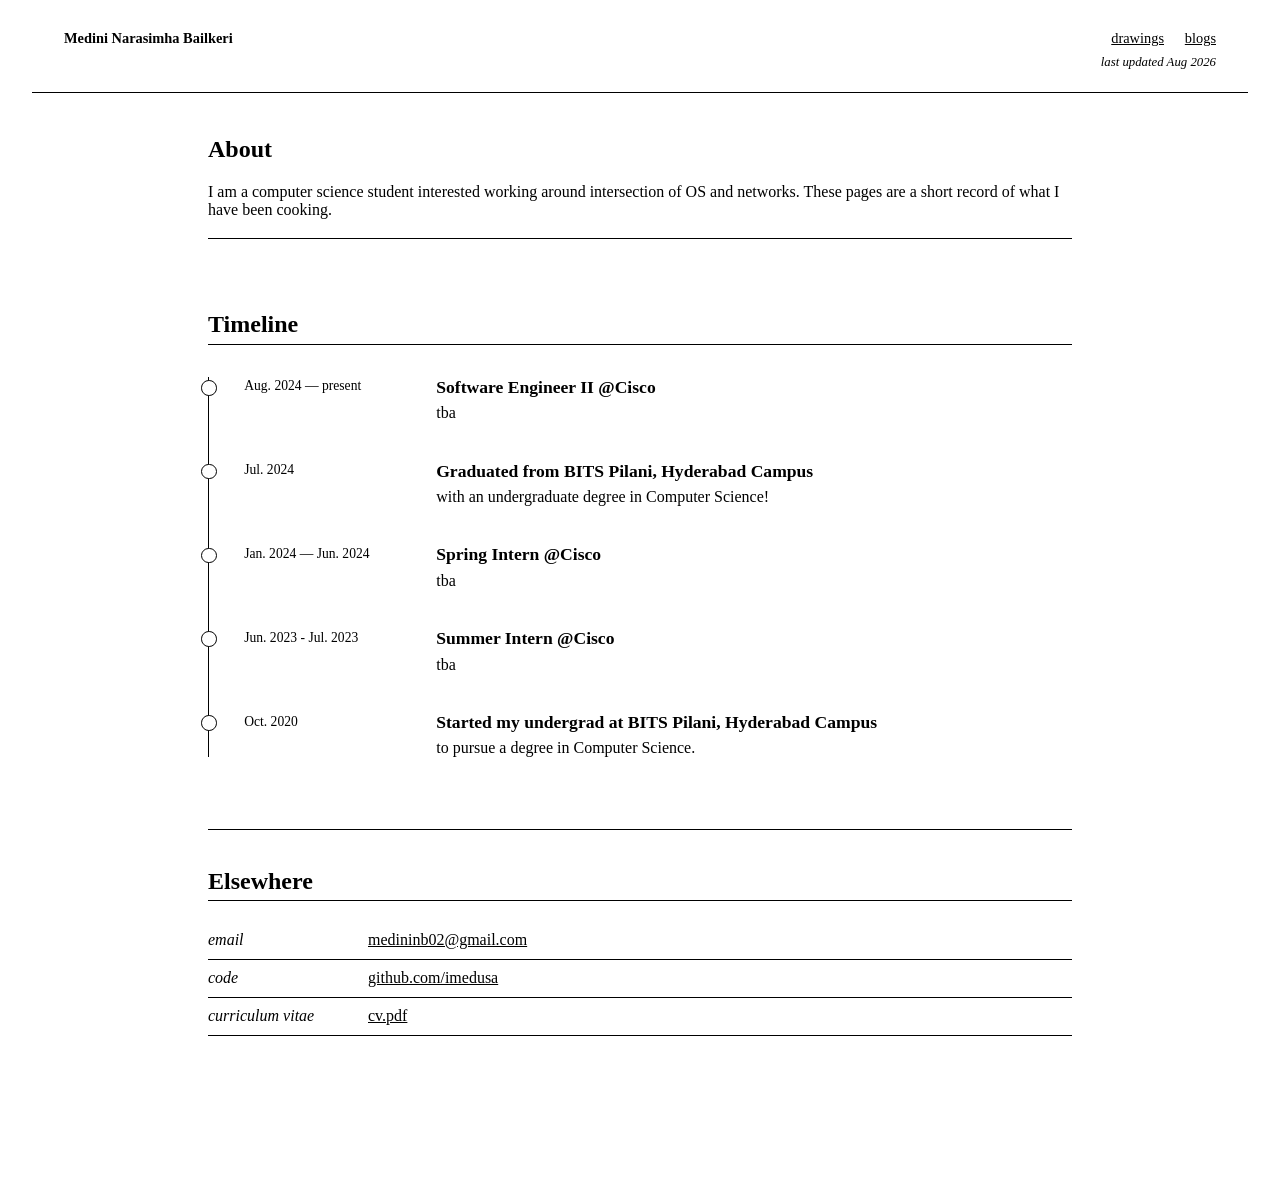
==== index.html @ 6337137f "aug 30 2026" ====
<!doctype html>
<html lang="en">
  <head>
    <meta charset="utf-8">
    <meta name="viewport" content="width=device-width, initial-scale=1">
    <meta name="description" content="The personal academic portfolio of Medini Narasimha Bailkeri.">
    <title>Medini Narasimha Bailkeri</title>
    <link rel="stylesheet" href="https://latex.vercel.app/style.css">
    <link rel="stylesheet" href="style.css">
  </head>
  <body class="text-justify">
    <div data-shared-header></div>

    <main>
      <article class="portfolio-document">
        <header class="document-header">
          <div class="abstract">
            <h2>About</h2>
            <p>
              I am a computer science student interested working around intersection of OS and networks. 
              These pages are a short record of what I have been cooking.
            </p>
          </div>
        </header>

        <section id="timeline" aria-labelledby="timeline-title">
          <h2 id="timeline-title">Timeline</h2>
          <ol class="timeline">
            <li>
              <div class="timeline-date">Aug. 2024 — present</div>
              <div class="timeline-entry">
                <h3>Software Engineer II @Cisco</h3>
                <p>
                    tba
                </p>
              </div>
            </li>
            <li>
              <div class="timeline-date">Jul. 2024</div>
              <div class="timeline-entry">
                <h3>Graduated from BITS Pilani, Hyderabad Campus</h3>
                <p>
                    with an undergraduate degree in Computer Science!
                </p>
              </div>
            </li>
            <li>
              <div class="timeline-date">Jan. 2024 — Jun. 2024</div>
              <div class="timeline-entry">
                <h3>Spring Intern @Cisco</h3>
                <p>
                    tba
                </p>
              </div>
            </li>
            <li>
              <div class="timeline-date">Jun. 2023 - Jul. 2023</div>
              <div class="timeline-entry">
                <h3>Summer Intern @Cisco</h3>
                <p>
                    tba
                </p>
              </div>
            </li>
            <li>
              <div class="timeline-date">Oct. 2020</div>
              <div class="timeline-entry">
                <h3>Started my undergrad at BITS Pilani, Hyderabad Campus</h3>
                <p>
                    to pursue a degree in Computer Science.
                </p>
              </div>
            </li>
          </ol>
        </section>

        <section class="afterword" aria-labelledby="elsewhere-title">
          <h2 id="elsewhere-title">Elsewhere</h2>
          <dl>
            <dt>email</dt>
            <dd><a href="mailto:medininb02@gmail.com">medininb02@gmail.com</a></dd>
            <dt>code</dt>
            <dd><a href="https://github.com/imedusa" rel="noreferrer">github.com/imedusa</a></dd>
            <!-- <dt>writing</dt>
            <dd><a href="blogs.html">blog archive</a></dd> -->
            <dt>curriculum vitae</dt>
            <dd><a href="#">cv.pdf</a></dd>
          </dl>
        </section>
      </article>
    </main>
    <script src="site.js"></script>
  </body>
</html>
---- style.css ----
/* Small, site-specific additions to LaTeX.css. The document itself stays plain HTML. */

:root {
  --black: #000;
  --white: #fff;
}

html {
  scroll-behavior: smooth;
}

body {
  background: var(--white);
  color: var(--black);
}

a,
a:visited,
a:hover,
a:active {
  color: var(--black);
}

a:hover {
  text-decoration-thickness: 2px;
}

.site-header,
.site-footer {
  border-color: var(--black);
  font-size: 0.9rem;
  margin: 0 auto;
  max-width: 72rem;
  padding: 1.4rem 2rem;
}

.site-header {
  border-bottom: 1px solid var(--black);
}

.site-header .last-updated {
  font-family: inherit;
  font-size: 0.8rem;
  font-style: italic;
  margin: 0.45rem 0 0;
  text-align: right;
}

.site-header nav,
.site-footer {
  align-items: baseline;
  display: flex;
  justify-content: space-between;
}

.site-name {
  font-weight: bold;
  text-decoration: none;
}

.site-nav-links {
  display: flex;
  gap: 1.3rem;
}

.site-nav-links a[aria-current="page"] {
  text-decoration: underline;
  text-decoration-thickness: 1px;
}

main {
  margin: 0 auto;
  max-width: 72rem;
  padding: 0 2rem;
}

.portfolio-document {
  margin: 0 auto;
  max-width: 54rem;
  padding: 1.5rem 0 5rem;
}

.document-header {
  margin-bottom: 4.5rem;
}

.portrait-sidebar {
  left: 2rem;
  position: absolute;
  top: 12rem;
}

.portrait-slot {
  aspect-ratio: 3 / 4;
  border: 1px solid var(--black);
  width: 10rem;
}

.portrait-slot img {
  display: block;
  height: 100%;
  object-fit: cover;
  width: 100%;
}

.last-updated {
  letter-spacing: normal;
}

.abstract {
  border-bottom: 1px solid var(--black);
  margin: 0;
  max-width: none;
  padding: 1.2rem 0;
  text-align: left;
}

.abstract p {
  text-align: left;
}

.abstract h2 {
  margin-top: 0;
}

.abstract p {
  margin-bottom: 0;
}

.portfolio-document h1,
.portfolio-document h2,
.portfolio-document h3,
.portfolio-document h4,
.portfolio-document h5,
.portfolio-document h6 {
  text-align: left;
}

section {
  margin-bottom: 4.5rem;
}

section > h2 {
  border-bottom: 1px solid var(--black);
  padding-bottom: 0.35rem;
}

.timeline {
  list-style: none;
  margin: 2rem 0 0;
  padding: 0;
}

.timeline li {
  border-left: 1px solid var(--black);
  display: grid;
  gap: 2rem;
  grid-template-columns: 10rem 1fr;
  padding: 0 0 2.4rem 2.2rem;
  position: relative;
}

.timeline li:last-child {
  padding-bottom: 0;
}

.timeline li::before {
  background: var(--white);
  border: 1px solid var(--black);
  border-radius: 50%;
  content: "";
  height: 0.85rem;
  left: -0.48rem;
  position: absolute;
  top: 0.2rem;
  width: 0.85rem;
}

.timeline-date {
  font-size: 0.85rem;
  padding-top: 0.1rem;
}

.timeline-entry h3 {
  font-size: 1.1rem;
  margin: 0 0 0.4rem;
}

.timeline-entry p {
  margin: 0;
}

.afterword {
  border-top: 1px solid var(--black);
  padding-top: 1.1rem;
}

.afterword dl {
  display: grid;
  grid-template-columns: 10rem 1fr;
  margin-bottom: 0;
}

.afterword dt,
.afterword dd {
  border-bottom: 1px solid var(--black);
  margin: 0;
  padding: 0.6rem 0;
}

.afterword dt {
  font-style: italic;
}

.site-footer {
  border-top: 1px solid var(--black);
  border-bottom: 0;
  margin-top: 0;
  padding-bottom: 2rem;
  padding-top: 1.4rem;
}

.drawings-document {
  padding-bottom: 3rem;
}

.drawing-list {
  display: flex;
  flex-direction: column;
  gap: 3.5rem;
}

.drawing-item {
  margin: 0;
}

.drawing-item img {
  display: block;
  height: auto;
  width: 100%;
}

.drawing-item figcaption {
  padding-top: 0.6rem;
}

.drawing-item figcaption::before {
  content: none;
}

.drawing-note {
  border-top: 1px solid var(--black);
  padding-top: 1.1rem;
}

.drawing-note p:last-child {
  margin-bottom: 0;
}

@media (max-width: 900px) {
  .portrait-sidebar {
    margin-top: 1.5rem;
    position: static;
  }
}

.blog-page-title {
  border-bottom: 1px solid var(--black);
  margin: 0 0 1.5rem;
  padding-bottom: 0.35rem;
}

.blog-list {
  margin: 0;
}

.blog-entry {
  border-top: 1px solid #d5d5d5;
  display: grid;
  gap: 2rem;
  grid-template-columns: 9rem 1fr;
  padding: 1rem 0 1.1rem;
}

.blog-entry:last-child {
  border-bottom: 1px solid #d5d5d5;
}

.blog-date {
  font-size: 0.8rem;
}

.blog-entry h3 {
  font-size: 1.1rem;
  margin: 0;
}

.blog-entry a {
  text-decoration: none;
}

.article-date {
  font-size: 0.8rem;
  font-style: italic;
  margin-bottom: 1rem;
}

@media (max-width: 640px) {
  .site-header,
  .site-footer,
  main {
    padding-left: 1rem;
    padding-right: 1rem;
  }

  .site-header nav,
  .site-footer {
    align-items: flex-start;
    flex-direction: column;
    gap: 0.8rem;
  }

  .site-nav-links {
    flex-wrap: wrap;
    gap: 0.5rem 1rem;
  }

  .portfolio-document {
    padding-top: 1.5rem;
  }

  .timeline li {
    display: block;
    padding-left: 1.7rem;
  }

  .timeline-date {
    margin-bottom: 0.5rem;
  }

  .afterword dl {
    grid-template-columns: 8rem 1fr;
  }

  .blog-entry {
    display: block;
  }

  .blog-date {
    display: block;
    margin-bottom: 0.45rem;
    text-align: left;
  }

}
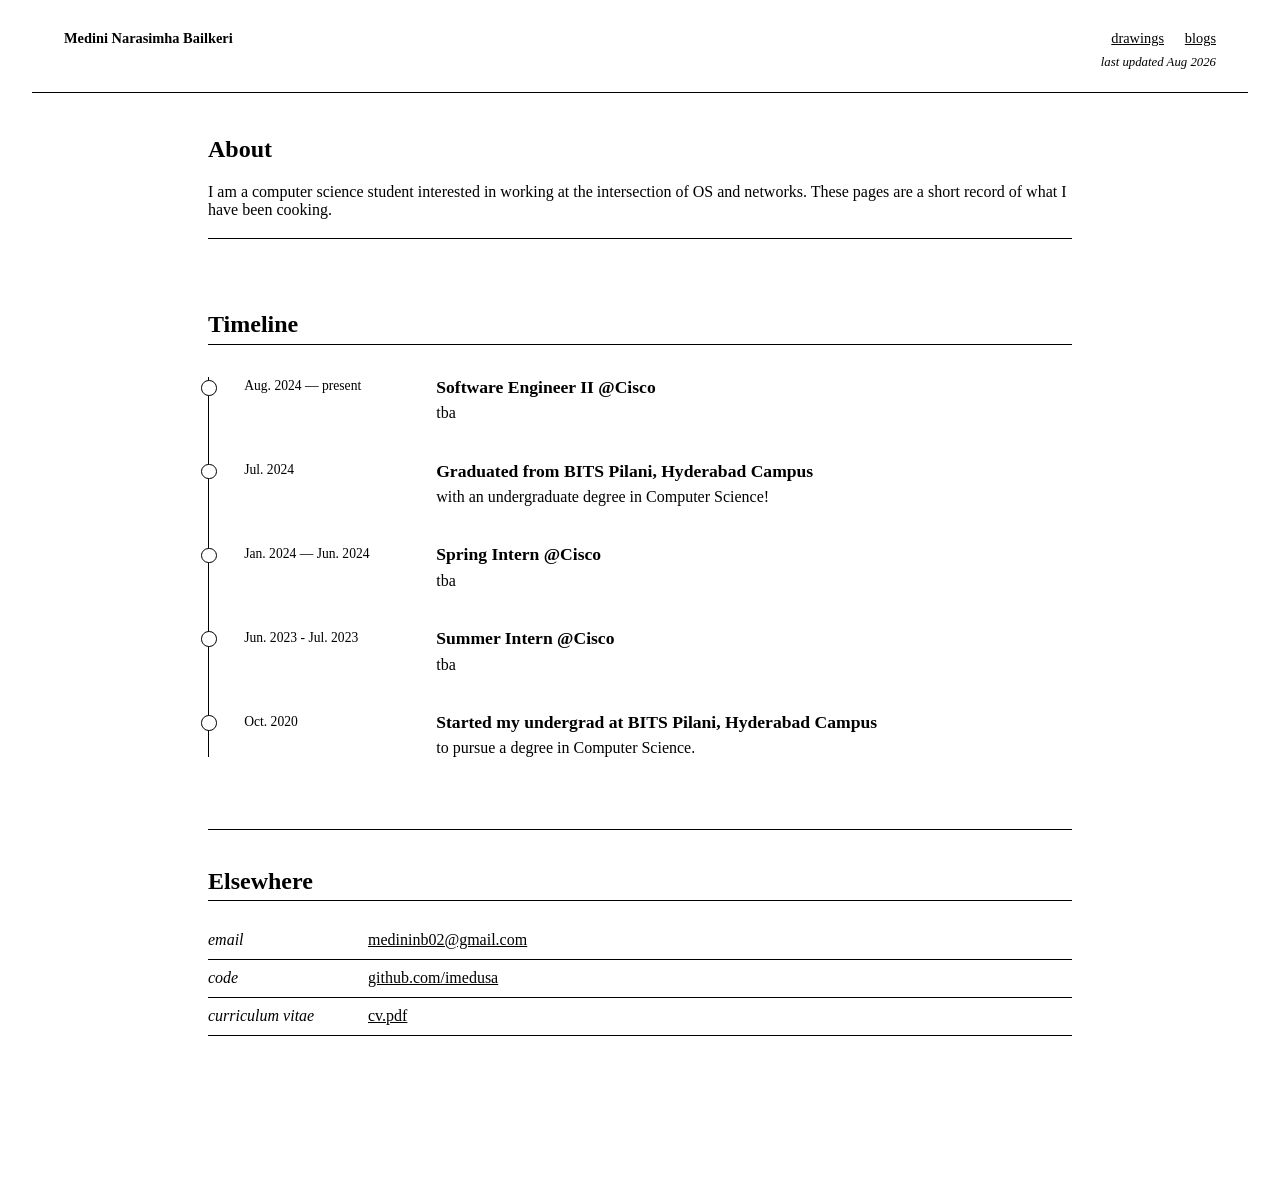
==== commit a40bd7b4: "css fixes" ====
--- a/index.html
+++ b/index.html
@@ -17,7 +17,7 @@
           <div class="abstract">
             <h2>About</h2>
             <p>
-              I am a computer science student interested working around intersection of OS and networks. 
+              I am a computer science student interested in working at the intersection of OS and networks.
               These pages are a short record of what I have been cooking.
             </p>
           </div>
@@ -81,8 +81,6 @@
             <dd><a href="mailto:medininb02@gmail.com">medininb02@gmail.com</a></dd>
             <dt>code</dt>
             <dd><a href="https://github.com/imedusa" rel="noreferrer">github.com/imedusa</a></dd>
-            <!-- <dt>writing</dt>
-            <dd><a href="blogs.html">blog archive</a></dd> -->
             <dt>curriculum vitae</dt>
             <dd><a href="#">cv.pdf</a></dd>
           </dl>
--- a/style.css
+++ b/style.css
@@ -12,6 +12,13 @@
 body {
   background: var(--white);
   color: var(--black);
+}
+
+body.blog-page {
+  box-sizing: border-box;
+  display: flex;
+  flex-direction: column;
+  min-height: 100vh;
 }
 
 a,
@@ -72,6 +79,17 @@
   margin: 0 auto;
   max-width: 72rem;
   padding: 0 2rem;
+}
+
+body.blog-page > .site-header,
+body.blog-page > main,
+body.blog-page > .site-footer {
+  box-sizing: border-box;
+  width: 100%;
+}
+
+body.blog-page > main {
+  flex: 1;
 }
 
 .portfolio-document {
@@ -282,6 +300,10 @@
   padding: 1rem 0 1.1rem;
 }
 
+.blog-entry:first-child {
+  border-top: 0;
+}
+
 .blog-entry:last-child {
   border-bottom: 1px solid #d5d5d5;
 }
@@ -303,6 +325,10 @@
   font-size: 0.8rem;
   font-style: italic;
   margin-bottom: 1rem;
+}
+
+.blog-feedback {
+  font-size: 0.9rem;
 }
 
 @media (max-width: 640px) {
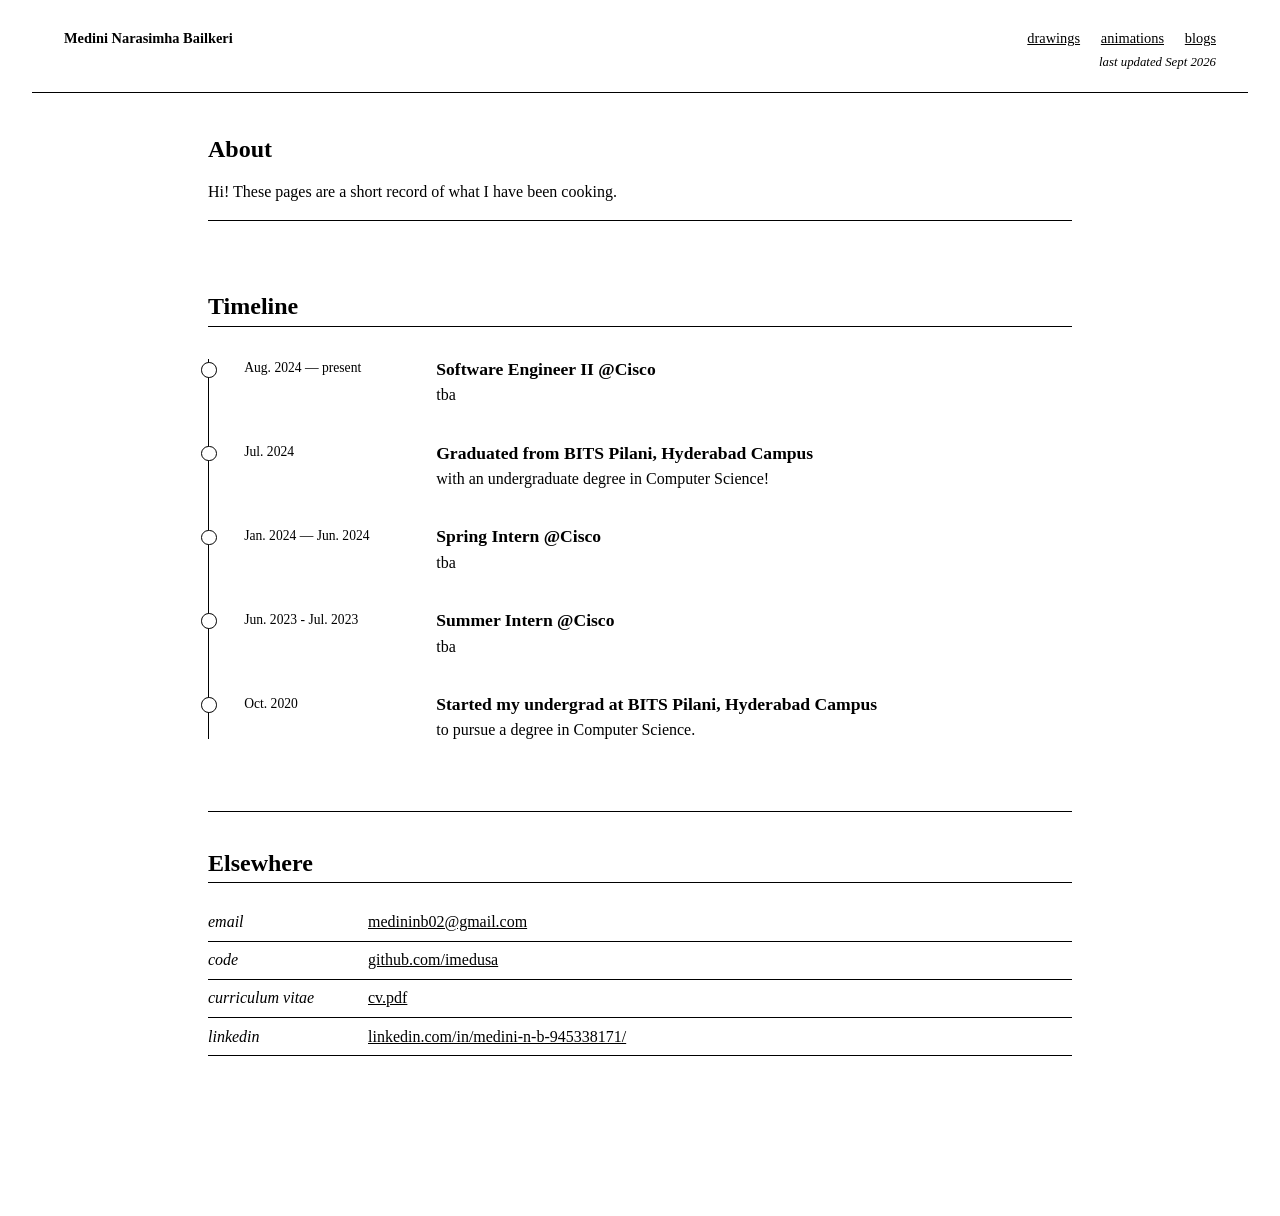
==== commit f9b8b5c6: "added drawings and animations" ====
--- a/index.html
+++ b/index.html
@@ -17,8 +17,7 @@
           <div class="abstract">
             <h2>About</h2>
             <p>
-              I am a computer science student interested in working at the intersection of OS and networks.
-              These pages are a short record of what I have been cooking.
+                Hi! These pages are a short record of what I have been cooking. 
             </p>
           </div>
         </header>
@@ -83,6 +82,8 @@
             <dd><a href="https://github.com/imedusa" rel="noreferrer">github.com/imedusa</a></dd>
             <dt>curriculum vitae</dt>
             <dd><a href="#">cv.pdf</a></dd>
+            <dt>linkedin</dt>
+            <dd><a href="https://www.linkedin.com/in/medini-n-b-945338171/" rel="noreferrer">linkedin.com/in/medini-n-b-945338171/</a></dd>
           </dl>
         </section>
       </article>
--- a/style.css
+++ b/style.css
@@ -252,9 +252,11 @@
   margin: 0;
 }
 
-.drawing-item img {
+.drawing-item img,
+.drawing-item video {
   display: block;
   height: auto;
+  max-width: 100%;
   width: 100%;
 }
 
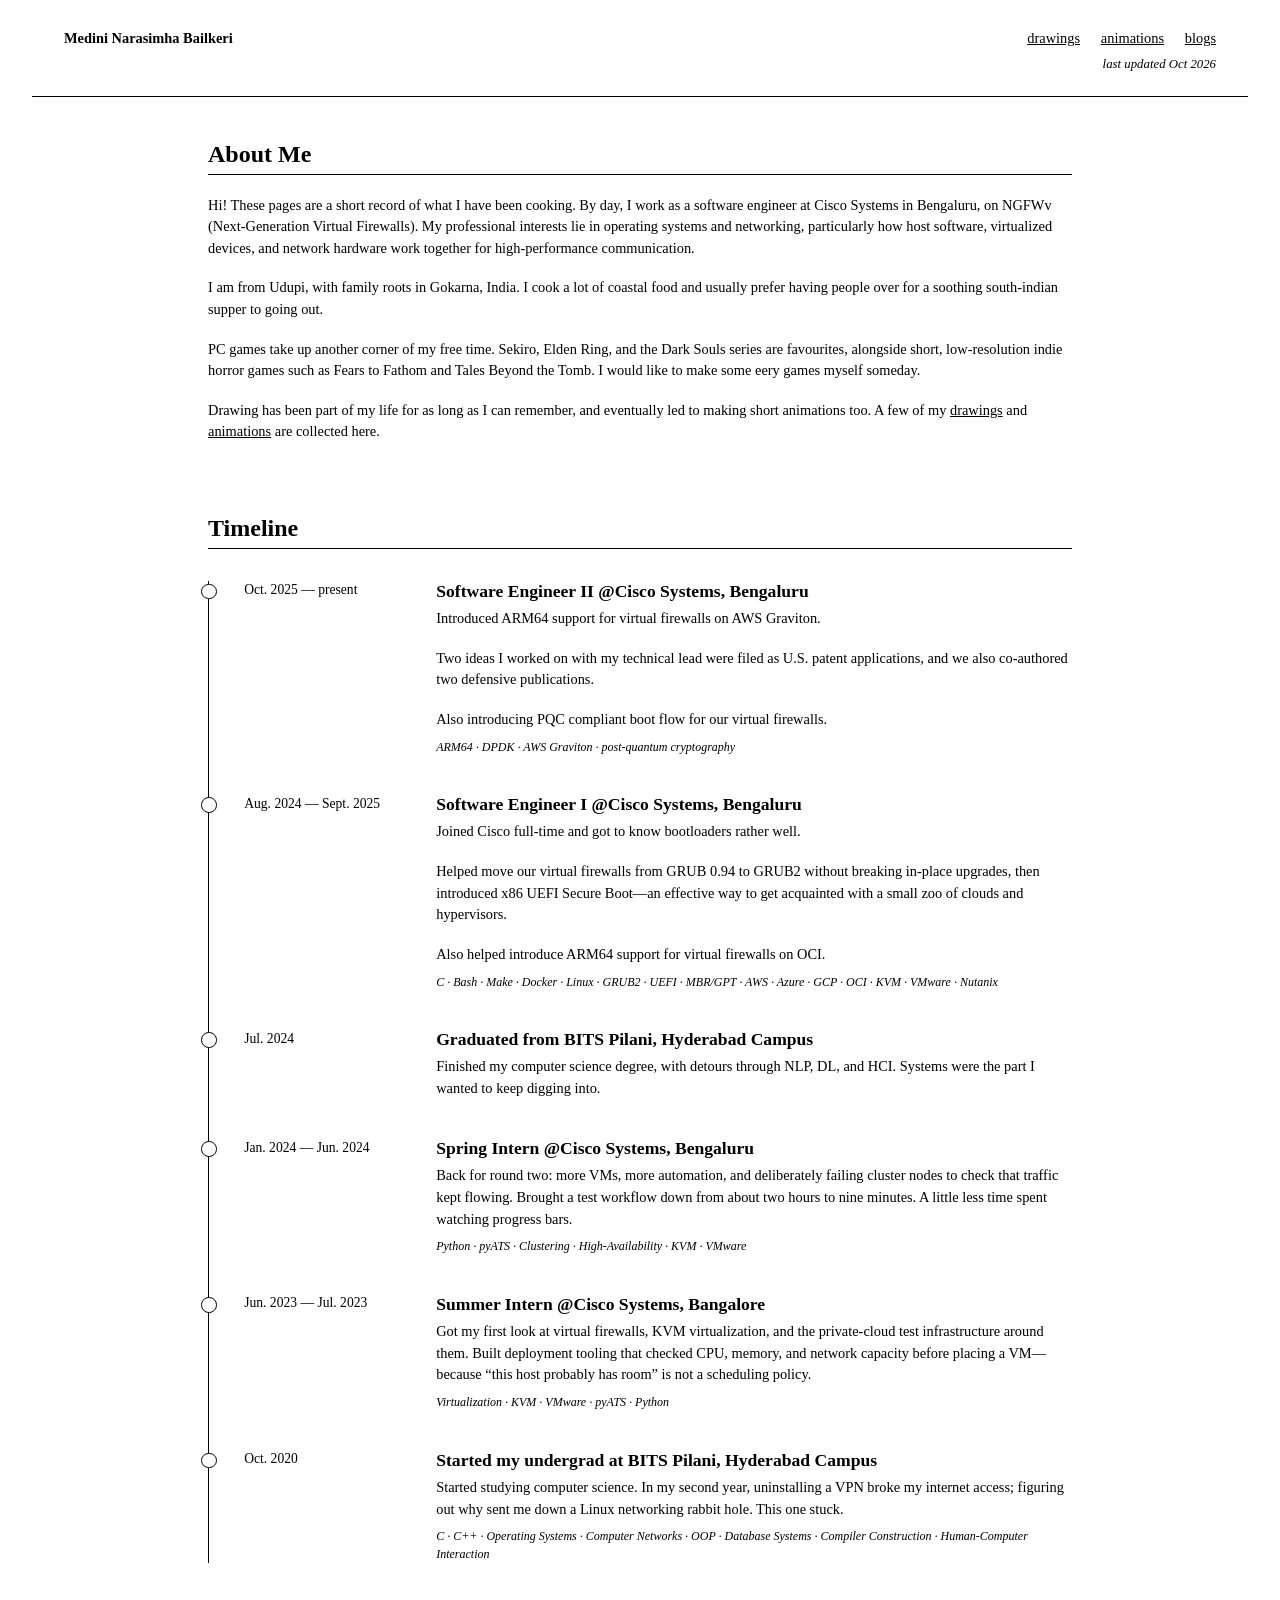
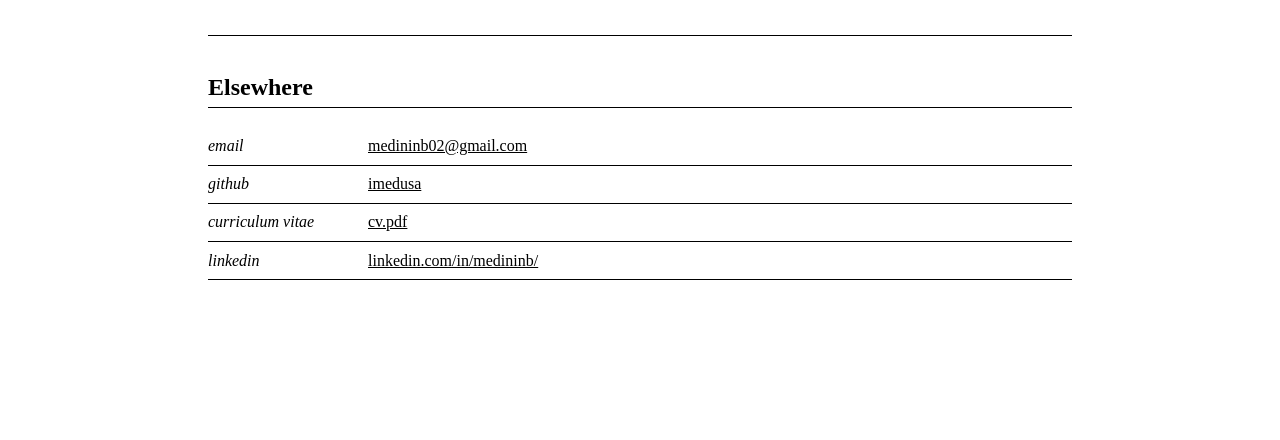
==== commit 281dc2f5: "main page updates" ====
--- a/index.html
+++ b/index.html
@@ -1,93 +1,157 @@
 <!doctype html>
 <html lang="en">
-  <head>
-    <meta charset="utf-8">
-    <meta name="viewport" content="width=device-width, initial-scale=1">
-    <meta name="description" content="The personal academic portfolio of Medini Narasimha Bailkeri.">
-    <title>Medini Narasimha Bailkeri</title>
-    <link rel="stylesheet" href="https://latex.vercel.app/style.css">
-    <link rel="stylesheet" href="style.css">
-  </head>
-  <body class="text-justify">
-    <div data-shared-header></div>
+    <head>
+        <meta charset="utf-8">
+        <meta name="viewport" content="width=device-width, initial-scale=1">
+        <meta name="description" content="The personal academic portfolio of Medini Narasimha Bailkeri.">
+        <title>Medini Narasimha Bailkeri</title>
+        <link rel="stylesheet" href="https://latex.vercel.app/style.css">
+        <link rel="stylesheet" href="style.css">
+    </head>
+    <body class="text-justify">
+        <div data-shared-header></div>
 
-    <main>
-      <article class="portfolio-document">
-        <header class="document-header">
-          <div class="abstract">
-            <h2>About</h2>
-            <p>
-                Hi! These pages are a short record of what I have been cooking. 
-            </p>
-          </div>
-        </header>
+        <main>
+            <article class="portfolio-document">
+                <section id="about" aria-labelledby="about-title">
+                    <h2 id="about-title">About Me</h2>
+                    <p>
+                        Hi! These pages are a short record of what I have been cooking.
+                        By day, I work as a software engineer at Cisco Systems in Bengaluru, on NGFWv (Next-Generation Virtual Firewalls).
+                        My professional interests lie in operating systems and networking, particularly how host software,
+                        virtualized devices, and network hardware work together for high-performance communication.
+                    </p><br>
+                    <p>
+                        I am from Udupi, with family roots in Gokarna, India. I cook a lot of coastal food and usually
+                        prefer having people over for a soothing south-indian supper to going out.
+                    </p><br>
+					<p>
+  						PC games take up another corner of my free time. Sekiro, Elden Ring, and the Dark Souls 
+						series are favourites, alongside short, low-resolution indie horror games such as Fears to Fathom and
+      					Tales Beyond the Tomb. I would like to make some eery games myself someday.
+					</p><br>
+					<p>
+						Drawing has been part of my life for as long as I can remember, and eventually led to making short animations too. 
+						A few of my <a href="https://imedusa.github.io/portfolio/drawings.html">drawings</a> and
+						<a href="https://imedusa.github.io/portfolio/animations.html">animations</a> are collected here.
+					</p>
+                </section>
 
-        <section id="timeline" aria-labelledby="timeline-title">
-          <h2 id="timeline-title">Timeline</h2>
-          <ol class="timeline">
-            <li>
-              <div class="timeline-date">Aug. 2024 — present</div>
-              <div class="timeline-entry">
-                <h3>Software Engineer II @Cisco</h3>
-                <p>
-                    tba
-                </p>
-              </div>
-            </li>
-            <li>
-              <div class="timeline-date">Jul. 2024</div>
-              <div class="timeline-entry">
-                <h3>Graduated from BITS Pilani, Hyderabad Campus</h3>
-                <p>
-                    with an undergraduate degree in Computer Science!
-                </p>
-              </div>
-            </li>
-            <li>
-              <div class="timeline-date">Jan. 2024 — Jun. 2024</div>
-              <div class="timeline-entry">
-                <h3>Spring Intern @Cisco</h3>
-                <p>
-                    tba
-                </p>
-              </div>
-            </li>
-            <li>
-              <div class="timeline-date">Jun. 2023 - Jul. 2023</div>
-              <div class="timeline-entry">
-                <h3>Summer Intern @Cisco</h3>
-                <p>
-                    tba
-                </p>
-              </div>
-            </li>
-            <li>
-              <div class="timeline-date">Oct. 2020</div>
-              <div class="timeline-entry">
-                <h3>Started my undergrad at BITS Pilani, Hyderabad Campus</h3>
-                <p>
-                    to pursue a degree in Computer Science.
-                </p>
-              </div>
-            </li>
-          </ol>
-        </section>
+                <section id="timeline" aria-labelledby="timeline-title">
+                    <h2 id="timeline-title">Timeline</h2>
+                    <ol class="timeline">
+                        <li>
+                            <div class="timeline-date">Oct. 2025 — present</div>
+                            <div class="timeline-entry">
+                                <h3>Software Engineer II @Cisco Systems, Bengaluru</h3>
+                                <p>
+                                    Introduced ARM64 support for virtual firewalls on AWS Graviton.
+								</p><br>
+								<p>
+                                    Two ideas I worked on with my technical lead were filed as U.S.
+                                    patent applications, and we also co-authored two defensive publications.
+                                </p><br>
+                                <p>
+                                    Also introducing PQC compliant boot flow for our virtual firewalls.
+                                </p>
+                                <p class="timeline-skills">
+                                    ARM64 · DPDK · AWS Graviton · post-quantum cryptography
+                                </p>
+                            </div>
+                        </li>
+                        <li>
+                            <div class="timeline-date">Aug. 2024 — Sept. 2025</div>
+                            <div class="timeline-entry">
+                                <h3>Software Engineer I @Cisco Systems, Bengaluru</h3>
+                                <p>
+                                    Joined Cisco full-time and got to know bootloaders rather well.
+								</p><br>
+								<p>
+                                    Helped move our virtual firewalls from GRUB 0.94 to GRUB2 without
+                                    breaking in-place upgrades, then introduced x86 UEFI Secure Boot—an effective
+                                    way to get acquainted with a small zoo of clouds and hypervisors.
+                                </p><br>
+                                <p>
+                                    Also helped introduce ARM64 support for virtual firewalls on OCI.
+                                </p>
+                                <p class="timeline-skills">
+                                    C · Bash · Make · Docker · Linux · GRUB2 · UEFI · MBR/GPT · AWS · Azure · GCP · OCI · KVM · VMware · Nutanix
+                                </p>
+                            </div>
+                        </li>
+                        <li>
+                            <div class="timeline-date">Jul. 2024</div>
+                            <div class="timeline-entry">
+                                <h3>Graduated from BITS Pilani, Hyderabad Campus</h3>
+                                <p>
+                                    Finished my computer science degree, with detours through NLP,
+                                    DL, and HCI.
+                                    Systems were the part I wanted to keep digging into.
+                                </p>
+                            </div>
+                        </li>
+                        <li>
+                            <div class="timeline-date">Jan. 2024 — Jun. 2024</div>
+                            <div class="timeline-entry">
+                                <h3>Spring Intern @Cisco Systems, Bengaluru</h3>
+                                <p>
+                                    Back for round two: more VMs, more automation, and deliberately
+                                    failing cluster nodes to check that traffic kept flowing.
+                                    Brought a test workflow down from about two hours to nine
+                                    minutes. A little less time spent watching progress bars.
+                                </p>
+                                <p class="timeline-skills">
+                                    Python · pyATS · Clustering · High-Availability · KVM · VMware
+                                </p>
+                            </div>
+                        </li>
+                        <li>
+                            <div class="timeline-date">Jun. 2023 — Jul. 2023</div>
+                            <div class="timeline-entry">
+                                <h3>Summer Intern @Cisco Systems, Bangalore</h3>
+                                <p>
+                                    Got my first look at virtual firewalls, KVM virtualization, and the
+                                    private-cloud test infrastructure around them. Built deployment tooling
+                                    that checked CPU, memory, and network capacity before placing a VM—because
+                                    “this host probably has room” is not a scheduling policy.
+                                </p>
+                                <p class="timeline-skills">
+                                    Virtualization · KVM · VMware · pyATS · Python
+                                </p>
+                            </div>
+                        </li>
+                        <li>
+                            <div class="timeline-date">Oct. 2020</div>
+                            <div class="timeline-entry">
+                                <h3>Started my undergrad at BITS Pilani, Hyderabad Campus</h3>
+                                <p>
+                                    Started studying computer science. In my second year,
+                                    uninstalling a VPN broke my internet access; figuring out why sent me
+                                    down a Linux networking rabbit hole. This one stuck.
+                                </p>
+                                <p class="timeline-skills">
+                                    C · C++ · Operating Systems · Computer Networks · OOP · Database Systems · Compiler Construction · Human-Computer Interaction
+                                </p>
+                            </div>
+                        </li>
+                    </ol>
+                </section>
 
-        <section class="afterword" aria-labelledby="elsewhere-title">
-          <h2 id="elsewhere-title">Elsewhere</h2>
-          <dl>
-            <dt>email</dt>
-            <dd><a href="mailto:medininb02@gmail.com">medininb02@gmail.com</a></dd>
-            <dt>code</dt>
-            <dd><a href="https://github.com/imedusa" rel="noreferrer">github.com/imedusa</a></dd>
-            <dt>curriculum vitae</dt>
-            <dd><a href="#">cv.pdf</a></dd>
-            <dt>linkedin</dt>
-            <dd><a href="https://www.linkedin.com/in/medini-n-b-945338171/" rel="noreferrer">linkedin.com/in/medini-n-b-945338171/</a></dd>
-          </dl>
-        </section>
-      </article>
-    </main>
-    <script src="site.js"></script>
-  </body>
+                <section class="afterword" aria-labelledby="elsewhere-title">
+                    <h2 id="elsewhere-title">Elsewhere</h2>
+                    <dl>
+                        <dt>email</dt>
+                        <dd><a href="mailto:medininb02@gmail.com">medininb02@gmail.com</a></dd>
+                        <dt>github</dt>
+                        <dd><a href="https://github.com/imedusa" rel="noreferrer">imedusa</a></dd>
+                        <dt>curriculum vitae</dt>
+                        <dd><a href="#">cv.pdf</a></dd>
+                        <dt>linkedin</dt>
+                        <dd><a href="https://www.linkedin.com/in/medininb/" rel="noreferrer">linkedin.com/in/medininb/</a></dd>
+                    </dl>
+                </section>
+            </article>
+        </main>
+        <script src="site.js"></script>
+    </body>
 </html>
--- a/style.css
+++ b/style.css
@@ -1,148 +1,131 @@
 /* Small, site-specific additions to LaTeX.css. The document itself stays plain HTML. */
 
 :root {
-  --black: #000;
-  --white: #fff;
+    --black: #000;
+    --white: #fff;
 }
 
 html {
-  scroll-behavior: smooth;
+    scroll-behavior: smooth;
 }
 
 body {
-  background: var(--white);
-  color: var(--black);
+    background: var(--white);
+    color: var(--black);
+}
+
+/* Shared typography for paragraphs on every page. */
+p {
+    font-family: "Latin Modern", Georgia, Cambria, "Times New Roman", Times, serif;
+    font-size: 0.9rem;
+    line-height: 1.5;
+    margin: 0;
 }
 
 body.blog-page {
-  box-sizing: border-box;
-  display: flex;
-  flex-direction: column;
-  min-height: 100vh;
+    box-sizing: border-box;
+    display: flex;
+    flex-direction: column;
+    min-height: 100vh;
 }
 
 a,
 a:visited,
 a:hover,
 a:active {
-  color: var(--black);
+    color: var(--black);
 }
 
 a:hover {
-  text-decoration-thickness: 2px;
+    text-decoration-thickness: 2px;
 }
 
 .site-header,
 .site-footer {
-  border-color: var(--black);
-  font-size: 0.9rem;
-  margin: 0 auto;
-  max-width: 72rem;
-  padding: 1.4rem 2rem;
+    border-color: var(--black);
+    font-size: 0.9rem;
+    margin: 0 auto;
+    max-width: 72rem;
+    padding: 1.4rem 2rem;
 }
 
 .site-header {
-  border-bottom: 1px solid var(--black);
+    border-bottom: 1px solid var(--black);
 }
 
 .site-header .last-updated {
-  font-family: inherit;
-  font-size: 0.8rem;
-  font-style: italic;
-  margin: 0.45rem 0 0;
-  text-align: right;
+    font-size: 0.8rem;
+    font-style: italic;
+    margin: 0.45rem 0 0;
+    text-align: right;
 }
 
 .site-header nav,
 .site-footer {
-  align-items: baseline;
-  display: flex;
-  justify-content: space-between;
+    align-items: baseline;
+    display: flex;
+    justify-content: space-between;
 }
 
 .site-name {
-  font-weight: bold;
-  text-decoration: none;
+    font-weight: bold;
+    text-decoration: none;
 }
 
 .site-nav-links {
-  display: flex;
-  gap: 1.3rem;
+    display: flex;
+    gap: 1.3rem;
 }
 
 .site-nav-links a[aria-current="page"] {
-  text-decoration: underline;
-  text-decoration-thickness: 1px;
+    text-decoration: underline;
+    text-decoration-thickness: 1px;
 }
 
 main {
-  margin: 0 auto;
-  max-width: 72rem;
-  padding: 0 2rem;
+    margin: 0 auto;
+    max-width: 72rem;
+    padding: 0 2rem;
 }
 
 body.blog-page > .site-header,
 body.blog-page > main,
 body.blog-page > .site-footer {
-  box-sizing: border-box;
-  width: 100%;
+    box-sizing: border-box;
+    width: 100%;
 }
 
 body.blog-page > main {
-  flex: 1;
+    flex: 1;
 }
 
 .portfolio-document {
-  margin: 0 auto;
-  max-width: 54rem;
-  padding: 1.5rem 0 5rem;
-}
-
-.document-header {
-  margin-bottom: 4.5rem;
+    margin: 0 auto;
+    max-width: 54rem;
+    padding: 1.5rem 0 5rem;
 }
 
 .portrait-sidebar {
-  left: 2rem;
-  position: absolute;
-  top: 12rem;
+    left: 2rem;
+    position: absolute;
+    top: 12rem;
 }
 
 .portrait-slot {
-  aspect-ratio: 3 / 4;
-  border: 1px solid var(--black);
-  width: 10rem;
+    aspect-ratio: 3 / 4;
+    border: 1px solid var(--black);
+    width: 10rem;
 }
 
 .portrait-slot img {
-  display: block;
-  height: 100%;
-  object-fit: cover;
-  width: 100%;
+    display: block;
+    height: 100%;
+    object-fit: cover;
+    width: 100%;
 }
 
 .last-updated {
-  letter-spacing: normal;
-}
-
-.abstract {
-  border-bottom: 1px solid var(--black);
-  margin: 0;
-  max-width: none;
-  padding: 1.2rem 0;
-  text-align: left;
-}
-
-.abstract p {
-  text-align: left;
-}
-
-.abstract h2 {
-  margin-top: 0;
-}
-
-.abstract p {
-  margin-bottom: 0;
+    letter-spacing: normal;
 }
 
 .portfolio-document h1,
@@ -151,233 +134,235 @@
 .portfolio-document h4,
 .portfolio-document h5,
 .portfolio-document h6 {
-  text-align: left;
+    text-align: left;
 }
 
 section {
-  margin-bottom: 4.5rem;
+    margin-bottom: 4.5rem;
 }
 
 section > h2 {
-  border-bottom: 1px solid var(--black);
-  padding-bottom: 0.35rem;
+    border-bottom: 1px solid var(--black);
+    padding-bottom: 0.35rem;
 }
 
 .timeline {
-  list-style: none;
-  margin: 2rem 0 0;
-  padding: 0;
+    list-style: none;
+    margin: 2rem 0 0;
+    padding: 0;
 }
 
 .timeline li {
-  border-left: 1px solid var(--black);
-  display: grid;
-  gap: 2rem;
-  grid-template-columns: 10rem 1fr;
-  padding: 0 0 2.4rem 2.2rem;
-  position: relative;
+    border-left: 1px solid var(--black);
+    display: grid;
+    gap: 2rem;
+    grid-template-columns: 10rem 1fr;
+    padding: 0 0 2.4rem 2.2rem;
+    position: relative;
 }
 
 .timeline li:last-child {
-  padding-bottom: 0;
+    padding-bottom: 0;
 }
 
 .timeline li::before {
-  background: var(--white);
-  border: 1px solid var(--black);
-  border-radius: 50%;
-  content: "";
-  height: 0.85rem;
-  left: -0.48rem;
-  position: absolute;
-  top: 0.2rem;
-  width: 0.85rem;
+    background: var(--white);
+    border: 1px solid var(--black);
+    border-radius: 50%;
+    content: "";
+    height: 0.85rem;
+    left: -0.48rem;
+    position: absolute;
+    top: 0.2rem;
+    width: 0.85rem;
 }
 
 .timeline-date {
-  font-size: 0.85rem;
-  padding-top: 0.1rem;
+    font-size: 0.85rem;
+    padding-top: 0.1rem;
 }
 
 .timeline-entry h3 {
-  font-size: 1.1rem;
-  margin: 0 0 0.4rem;
-}
-
-.timeline-entry p {
-  margin: 0;
+    font-size: 1.1rem;
+    margin: 0 0 0.4rem;
+}
+
+.timeline-skills {
+    font-size: 0.75rem;
+    font-style: italic;
+    margin-top: 0.45rem;
 }
 
 .afterword {
-  border-top: 1px solid var(--black);
-  padding-top: 1.1rem;
+    border-top: 1px solid var(--black);
+    padding-top: 1.1rem;
 }
 
 .afterword dl {
-  display: grid;
-  grid-template-columns: 10rem 1fr;
-  margin-bottom: 0;
+    display: grid;
+    grid-template-columns: 10rem 1fr;
+    margin-bottom: 0;
 }
 
 .afterword dt,
 .afterword dd {
-  border-bottom: 1px solid var(--black);
-  margin: 0;
-  padding: 0.6rem 0;
+    border-bottom: 1px solid var(--black);
+    margin: 0;
+    padding: 0.6rem 0;
 }
 
 .afterword dt {
-  font-style: italic;
+    font-style: italic;
 }
 
 .site-footer {
-  border-top: 1px solid var(--black);
-  border-bottom: 0;
-  margin-top: 0;
-  padding-bottom: 2rem;
-  padding-top: 1.4rem;
+    border-top: 1px solid var(--black);
+    border-bottom: 0;
+    margin-top: 0;
+    padding-bottom: 2rem;
+    padding-top: 1.4rem;
 }
 
 .drawings-document {
-  padding-bottom: 3rem;
+    padding-bottom: 3rem;
 }
 
 .drawing-list {
-  display: flex;
-  flex-direction: column;
-  gap: 3.5rem;
+    display: flex;
+    flex-direction: column;
+    gap: 3.5rem;
 }
 
 .drawing-item {
-  margin: 0;
+    margin: 0;
 }
 
 .drawing-item img,
 .drawing-item video {
-  display: block;
-  height: auto;
-  max-width: 100%;
-  width: 100%;
+    display: block;
+    height: auto;
+    max-width: 100%;
+    width: 100%;
 }
 
 .drawing-item figcaption {
-  padding-top: 0.6rem;
+    padding-top: 0.6rem;
 }
 
 .drawing-item figcaption::before {
-  content: none;
+    content: none;
 }
 
 .drawing-note {
-  border-top: 1px solid var(--black);
-  padding-top: 1.1rem;
+    border-top: 1px solid var(--black);
+    padding-top: 1.1rem;
 }
 
 .drawing-note p:last-child {
-  margin-bottom: 0;
+    margin-bottom: 0;
 }
 
 @media (max-width: 900px) {
-  .portrait-sidebar {
-    margin-top: 1.5rem;
-    position: static;
-  }
+    .portrait-sidebar {
+        margin-top: 1.5rem;
+        position: static;
+    }
 }
 
 .blog-page-title {
-  border-bottom: 1px solid var(--black);
-  margin: 0 0 1.5rem;
-  padding-bottom: 0.35rem;
+    border-bottom: 1px solid var(--black);
+    margin: 0 0 1.5rem;
+    padding-bottom: 0.35rem;
 }
 
 .blog-list {
-  margin: 0;
+    margin: 0;
 }
 
 .blog-entry {
-  border-top: 1px solid #d5d5d5;
-  display: grid;
-  gap: 2rem;
-  grid-template-columns: 9rem 1fr;
-  padding: 1rem 0 1.1rem;
+    border-top: 1px solid #d5d5d5;
+    display: grid;
+    gap: 2rem;
+    grid-template-columns: 9rem 1fr;
+    padding: 1rem 0 1.1rem;
 }
 
 .blog-entry:first-child {
-  border-top: 0;
+    border-top: 0;
 }
 
 .blog-entry:last-child {
-  border-bottom: 1px solid #d5d5d5;
+    border-bottom: 1px solid #d5d5d5;
 }
 
 .blog-date {
-  font-size: 0.8rem;
+    font-size: 0.8rem;
 }
 
 .blog-entry h3 {
-  font-size: 1.1rem;
-  margin: 0;
+    font-size: 1.1rem;
+    margin: 0;
 }
 
 .blog-entry a {
-  text-decoration: none;
+    text-decoration: none;
 }
 
 .article-date {
-  font-size: 0.8rem;
-  font-style: italic;
-  margin-bottom: 1rem;
+    font-size: 0.8rem;
+    font-style: italic;
+    margin-bottom: 1rem;
 }
 
 .blog-feedback {
-  font-size: 0.9rem;
+    font-size: 0.9rem;
 }
 
 @media (max-width: 640px) {
-  .site-header,
-  .site-footer,
-  main {
-    padding-left: 1rem;
-    padding-right: 1rem;
-  }
-
-  .site-header nav,
-  .site-footer {
-    align-items: flex-start;
-    flex-direction: column;
-    gap: 0.8rem;
-  }
-
-  .site-nav-links {
-    flex-wrap: wrap;
-    gap: 0.5rem 1rem;
-  }
-
-  .portfolio-document {
-    padding-top: 1.5rem;
-  }
-
-  .timeline li {
-    display: block;
-    padding-left: 1.7rem;
-  }
-
-  .timeline-date {
-    margin-bottom: 0.5rem;
-  }
-
-  .afterword dl {
-    grid-template-columns: 8rem 1fr;
-  }
-
-  .blog-entry {
-    display: block;
-  }
-
-  .blog-date {
-    display: block;
-    margin-bottom: 0.45rem;
-    text-align: left;
-  }
-
-}
+    .site-header,
+    .site-footer,
+    main {
+        padding-left: 1rem;
+        padding-right: 1rem;
+    }
+
+    .site-header nav,
+    .site-footer {
+        align-items: flex-start;
+        flex-direction: column;
+        gap: 0.8rem;
+    }
+
+    .site-nav-links {
+        flex-wrap: wrap;
+        gap: 0.5rem 1rem;
+    }
+
+    .portfolio-document {
+        padding-top: 1.5rem;
+    }
+
+    .timeline li {
+        display: block;
+        padding-left: 1.7rem;
+    }
+
+    .timeline-date {
+        margin-bottom: 0.5rem;
+    }
+
+    .afterword dl {
+        grid-template-columns: 8rem 1fr;
+    }
+
+    .blog-entry {
+        display: block;
+    }
+
+    .blog-date {
+        display: block;
+        margin-bottom: 0.45rem;
+        text-align: left;
+    }
+
+}
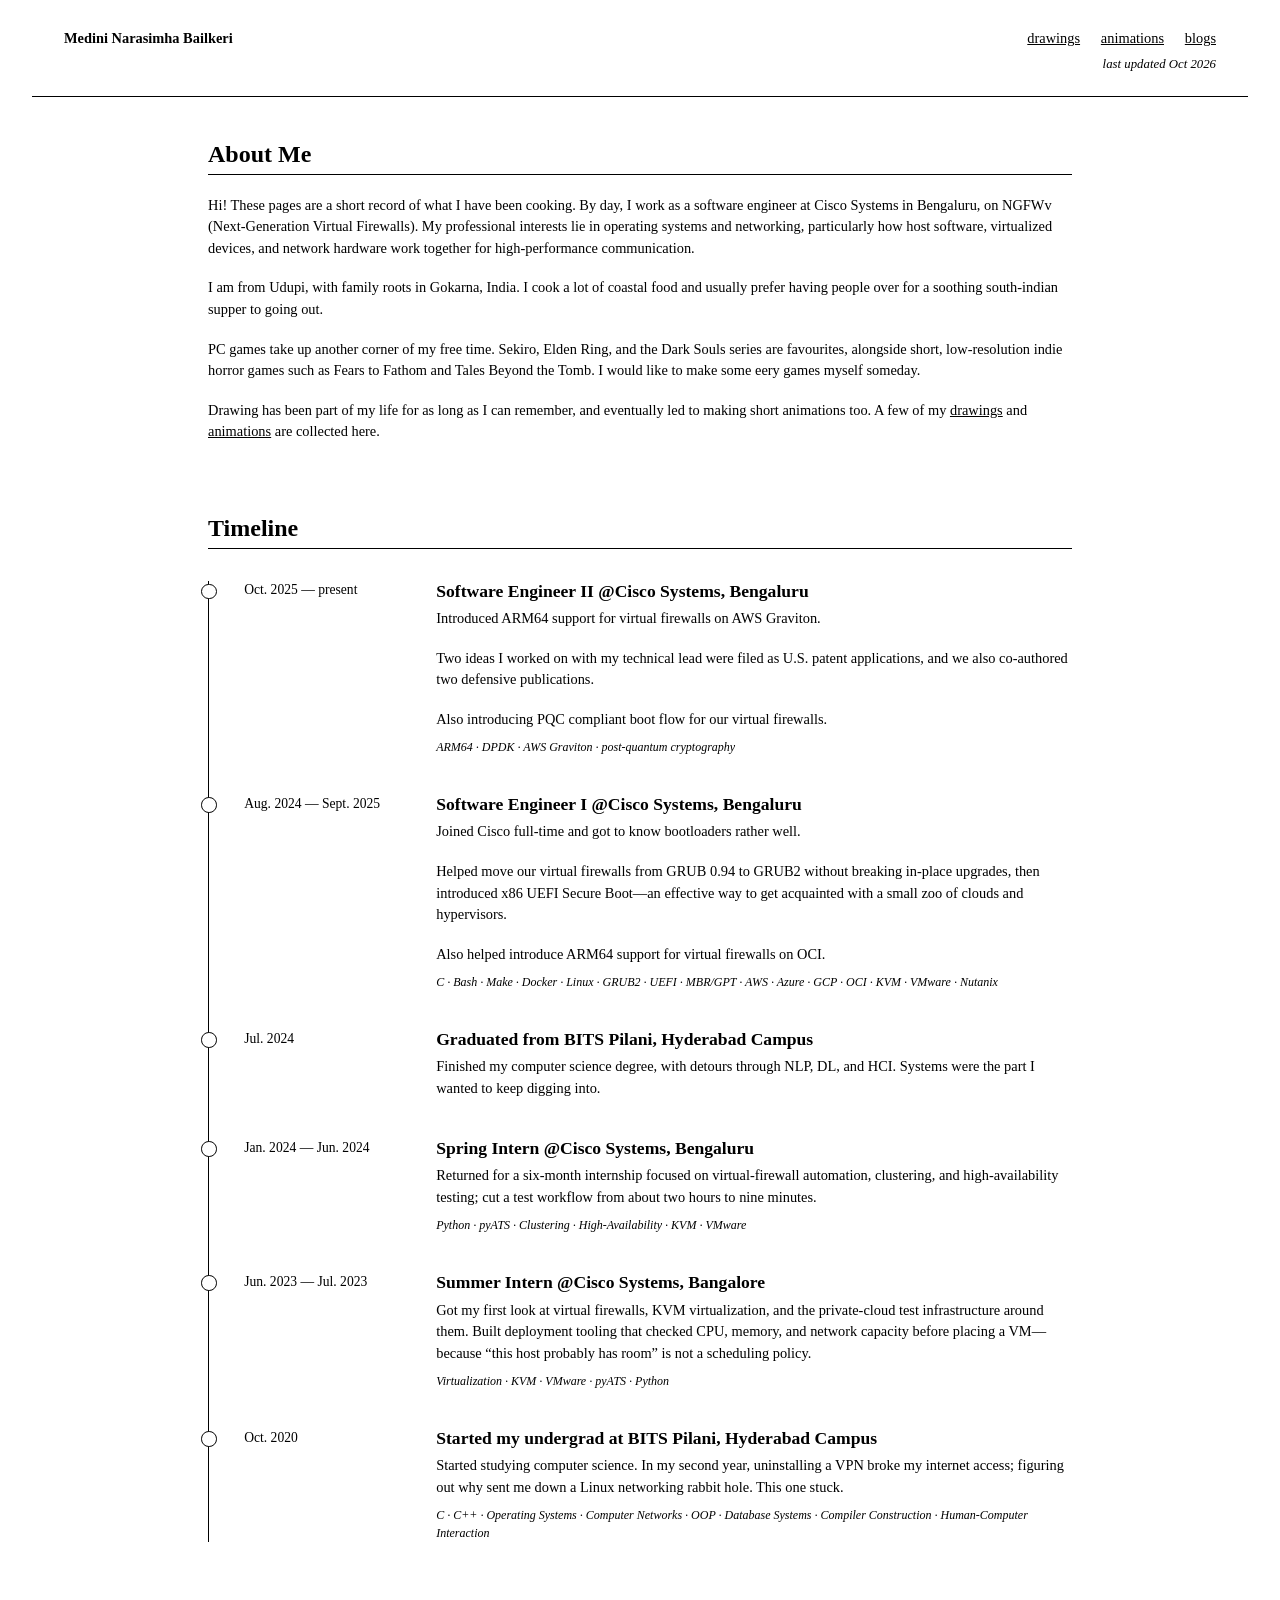
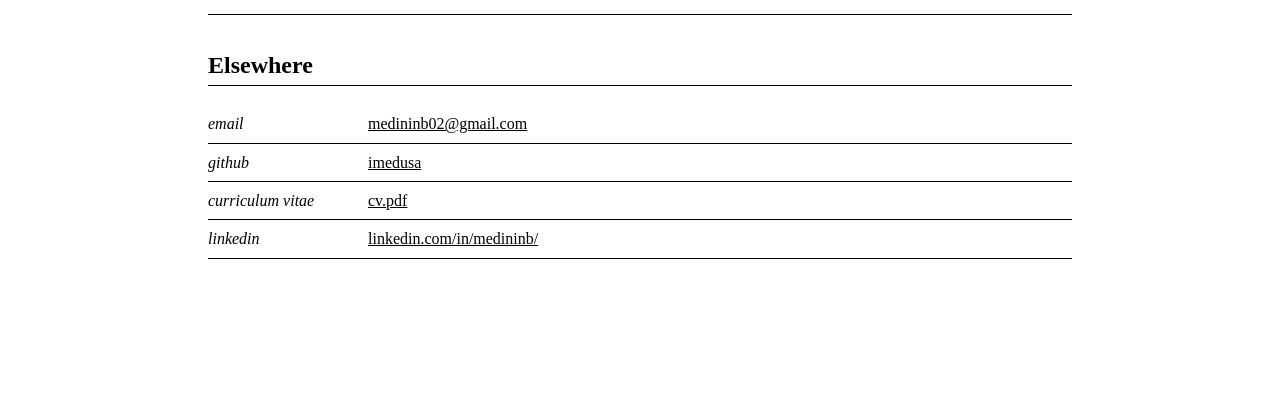
==== commit bdc105eb: "cleanup spring internship content" ====
--- a/index.html
+++ b/index.html
@@ -95,10 +95,8 @@
                             <div class="timeline-entry">
                                 <h3>Spring Intern @Cisco Systems, Bengaluru</h3>
                                 <p>
-                                    Back for round two: more VMs, more automation, and deliberately
-                                    failing cluster nodes to check that traffic kept flowing.
-                                    Brought a test workflow down from about two hours to nine
-                                    minutes. A little less time spent watching progress bars.
+                                    Returned for a six-month internship focused on virtual-firewall automation, 
+									clustering, and high-availability testing; cut a test workflow from about two hours to nine minutes.
                                 </p>
                                 <p class="timeline-skills">
                                     Python · pyATS · Clustering · High-Availability · KVM · VMware
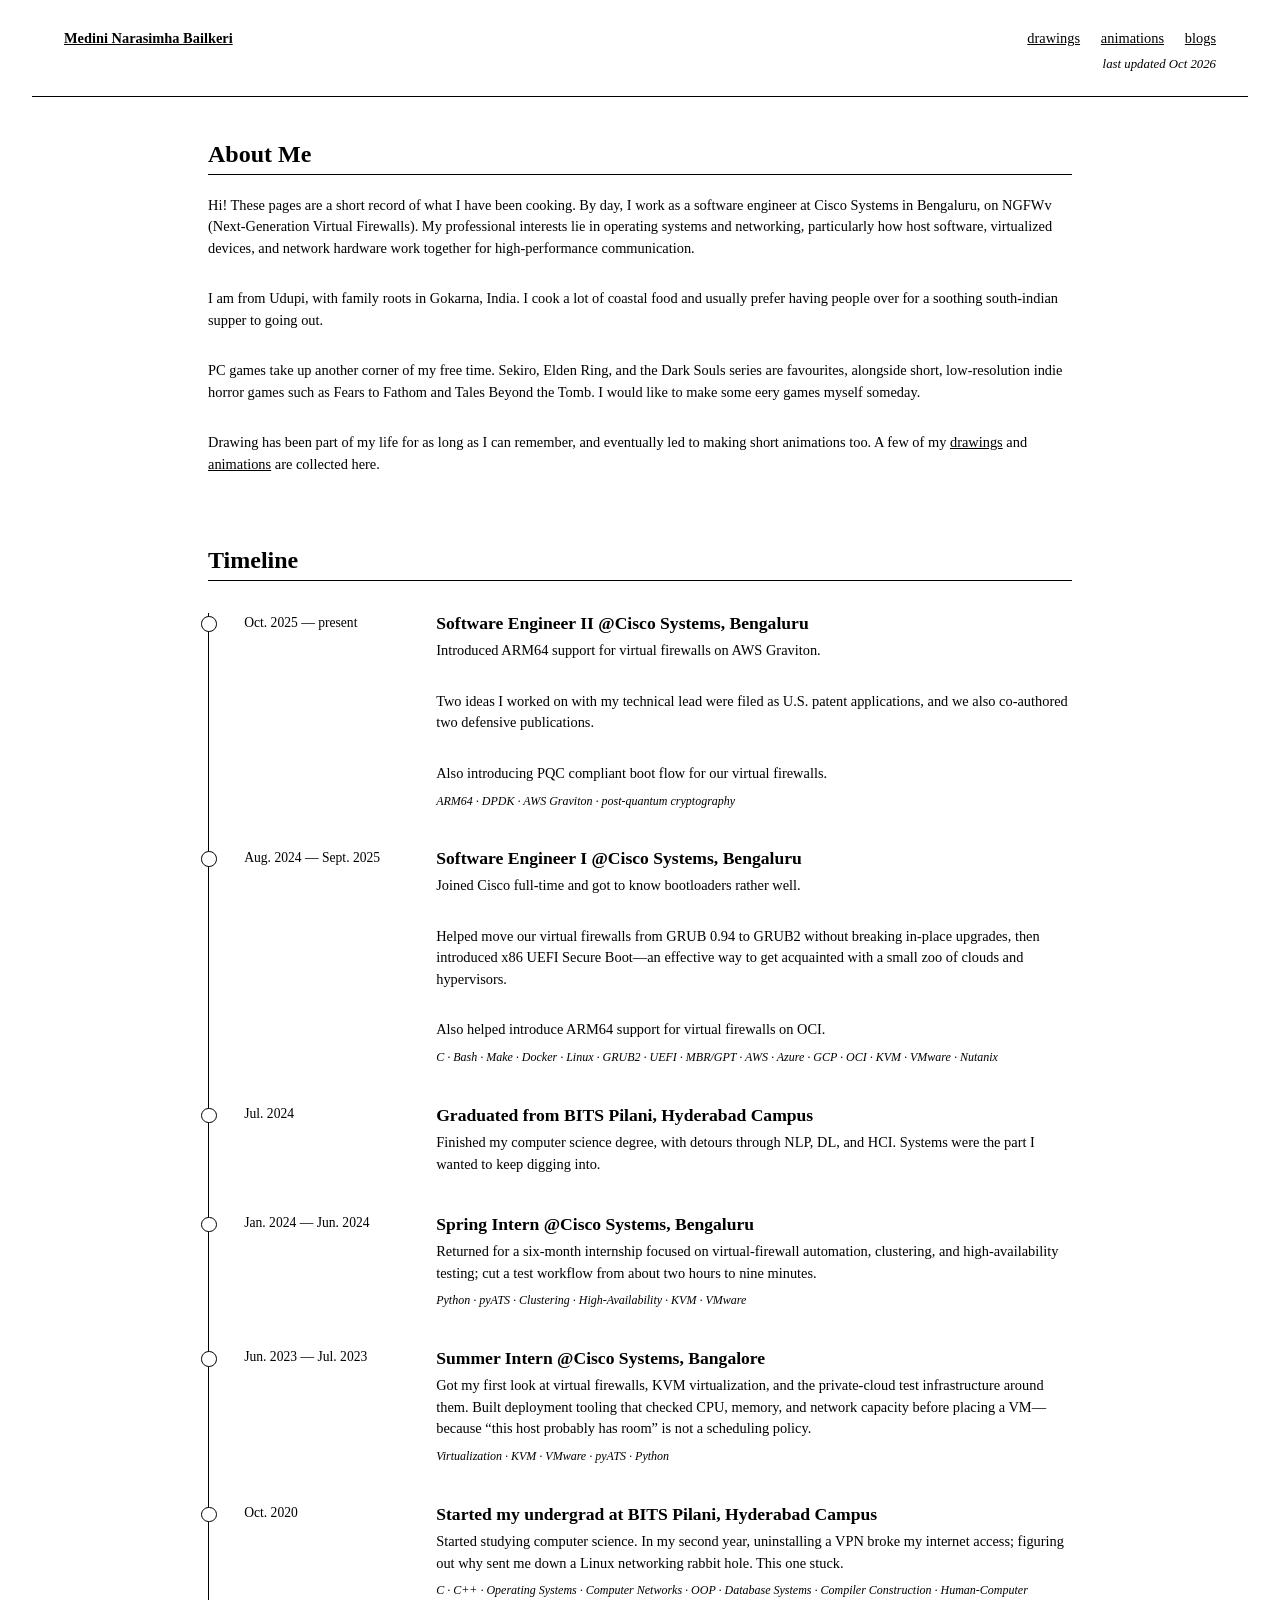
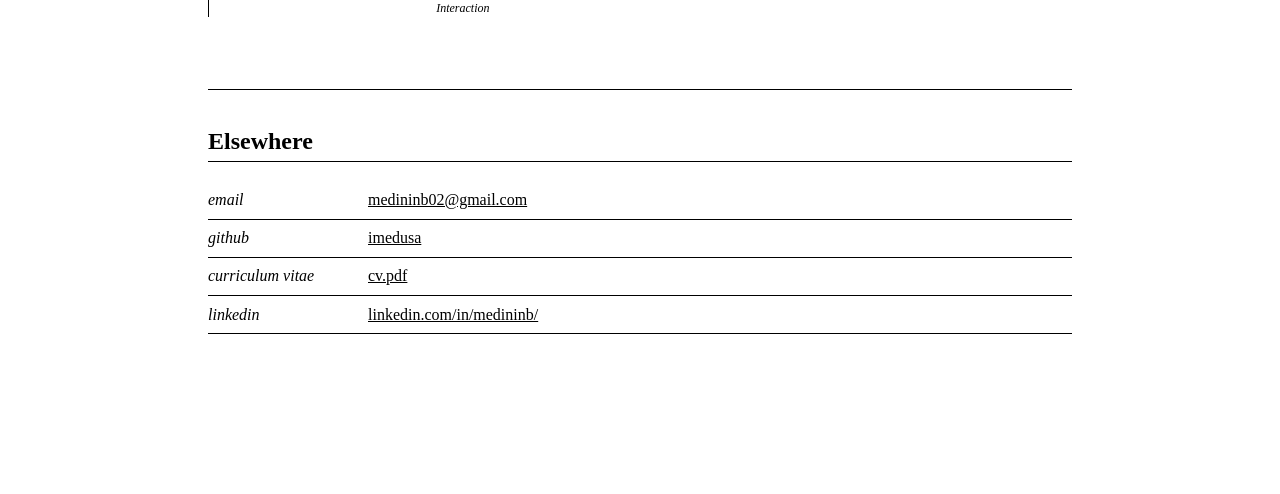
==== commit eda6e8c3: "cleanup" ====
--- a/index.html
+++ b/index.html
@@ -20,21 +20,21 @@
                         By day, I work as a software engineer at Cisco Systems in Bengaluru, on NGFWv (Next-Generation Virtual Firewalls).
                         My professional interests lie in operating systems and networking, particularly how host software,
                         virtualized devices, and network hardware work together for high-performance communication.
-                    </p><br>
+                    </p>
                     <p>
                         I am from Udupi, with family roots in Gokarna, India. I cook a lot of coastal food and usually
                         prefer having people over for a soothing south-indian supper to going out.
-                    </p><br>
-					<p>
-  						PC games take up another corner of my free time. Sekiro, Elden Ring, and the Dark Souls 
-						series are favourites, alongside short, low-resolution indie horror games such as Fears to Fathom and
-      					Tales Beyond the Tomb. I would like to make some eery games myself someday.
-					</p><br>
-					<p>
-						Drawing has been part of my life for as long as I can remember, and eventually led to making short animations too. 
-						A few of my <a href="https://imedusa.github.io/portfolio/drawings.html">drawings</a> and
-						<a href="https://imedusa.github.io/portfolio/animations.html">animations</a> are collected here.
-					</p>
+                    </p>
+                    <p>
+                        PC games take up another corner of my free time. Sekiro, Elden Ring, and the Dark Souls
+                        series are favourites, alongside short, low-resolution indie horror games such as Fears to Fathom and
+                        Tales Beyond the Tomb. I would like to make some eery games myself someday.
+                    </p>
+                    <p>
+                        Drawing has been part of my life for as long as I can remember, and eventually led to making short animations too.
+                        A few of my <a href="drawings.html">drawings</a> and
+                        <a href="animations.html">animations</a> are collected here.
+                    </p>
                 </section>
 
                 <section id="timeline" aria-labelledby="timeline-title">
@@ -46,11 +46,11 @@
                                 <h3>Software Engineer II @Cisco Systems, Bengaluru</h3>
                                 <p>
                                     Introduced ARM64 support for virtual firewalls on AWS Graviton.
-								</p><br>
-								<p>
+                                </p>
+                                <p>
                                     Two ideas I worked on with my technical lead were filed as U.S.
                                     patent applications, and we also co-authored two defensive publications.
-                                </p><br>
+                                </p>
                                 <p>
                                     Also introducing PQC compliant boot flow for our virtual firewalls.
                                 </p>
@@ -65,12 +65,12 @@
                                 <h3>Software Engineer I @Cisco Systems, Bengaluru</h3>
                                 <p>
                                     Joined Cisco full-time and got to know bootloaders rather well.
-								</p><br>
-								<p>
+                                </p>
+                                <p>
                                     Helped move our virtual firewalls from GRUB 0.94 to GRUB2 without
                                     breaking in-place upgrades, then introduced x86 UEFI Secure Boot—an effective
                                     way to get acquainted with a small zoo of clouds and hypervisors.
-                                </p><br>
+                                </p>
                                 <p>
                                     Also helped introduce ARM64 support for virtual firewalls on OCI.
                                 </p>
@@ -95,8 +95,8 @@
                             <div class="timeline-entry">
                                 <h3>Spring Intern @Cisco Systems, Bengaluru</h3>
                                 <p>
-                                    Returned for a six-month internship focused on virtual-firewall automation, 
-									clustering, and high-availability testing; cut a test workflow from about two hours to nine minutes.
+                                    Returned for a six-month internship focused on virtual-firewall automation,
+                                    clustering, and high-availability testing; cut a test workflow from about two hours to nine minutes.
                                 </p>
                                 <p class="timeline-skills">
                                     Python · pyATS · Clustering · High-Availability · KVM · VMware
--- a/style.css
+++ b/style.css
@@ -3,10 +3,6 @@
 :root {
     --black: #000;
     --white: #fff;
-}
-
-html {
-    scroll-behavior: smooth;
 }
 
 body {
@@ -22,6 +18,10 @@
     margin: 0;
 }
 
+p + p {
+    margin-top: 1.8rem;
+}
+
 body.blog-page {
     box-sizing: border-box;
     display: flex;
@@ -30,9 +30,7 @@
 }
 
 a,
-a:visited,
-a:hover,
-a:active {
+a:visited {
     color: var(--black);
 }
 
@@ -42,7 +40,6 @@
 
 .site-header,
 .site-footer {
-    border-color: var(--black);
     font-size: 0.9rem;
     margin: 0 auto;
     max-width: 72rem;
@@ -69,7 +66,7 @@
 
 .site-name {
     font-weight: bold;
-    text-decoration: none;
+    text-decoration: underline;
 }
 
 .site-nav-links {
@@ -78,7 +75,6 @@
 }
 
 .site-nav-links a[aria-current="page"] {
-    text-decoration: underline;
     text-decoration-thickness: 1px;
 }
 
@@ -103,29 +99,6 @@
     margin: 0 auto;
     max-width: 54rem;
     padding: 1.5rem 0 5rem;
-}
-
-.portrait-sidebar {
-    left: 2rem;
-    position: absolute;
-    top: 12rem;
-}
-
-.portrait-slot {
-    aspect-ratio: 3 / 4;
-    border: 1px solid var(--black);
-    width: 10rem;
-}
-
-.portrait-slot img {
-    display: block;
-    height: 100%;
-    object-fit: cover;
-    width: 100%;
-}
-
-.last-updated {
-    letter-spacing: normal;
 }
 
 .portfolio-document h1,
@@ -217,10 +190,7 @@
 
 .site-footer {
     border-top: 1px solid var(--black);
-    border-bottom: 0;
-    margin-top: 0;
     padding-bottom: 2rem;
-    padding-top: 1.4rem;
 }
 
 .drawings-document {
@@ -241,7 +211,6 @@
 .drawing-item video {
     display: block;
     height: auto;
-    max-width: 100%;
     width: 100%;
 }
 
@@ -251,22 +220,6 @@
 
 .drawing-item figcaption::before {
     content: none;
-}
-
-.drawing-note {
-    border-top: 1px solid var(--black);
-    padding-top: 1.1rem;
-}
-
-.drawing-note p:last-child {
-    margin-bottom: 0;
-}
-
-@media (max-width: 900px) {
-    .portrait-sidebar {
-        margin-top: 1.5rem;
-        position: static;
-    }
 }
 
 .blog-page-title {
@@ -314,10 +267,6 @@
     margin-bottom: 1rem;
 }
 
-.blog-feedback {
-    font-size: 0.9rem;
-}
-
 @media (max-width: 640px) {
     .site-header,
     .site-footer,
@@ -338,10 +287,6 @@
         gap: 0.5rem 1rem;
     }
 
-    .portfolio-document {
-        padding-top: 1.5rem;
-    }
-
     .timeline li {
         display: block;
         padding-left: 1.7rem;
@@ -364,5 +309,4 @@
         margin-bottom: 0.45rem;
         text-align: left;
     }
-
-}
+}
